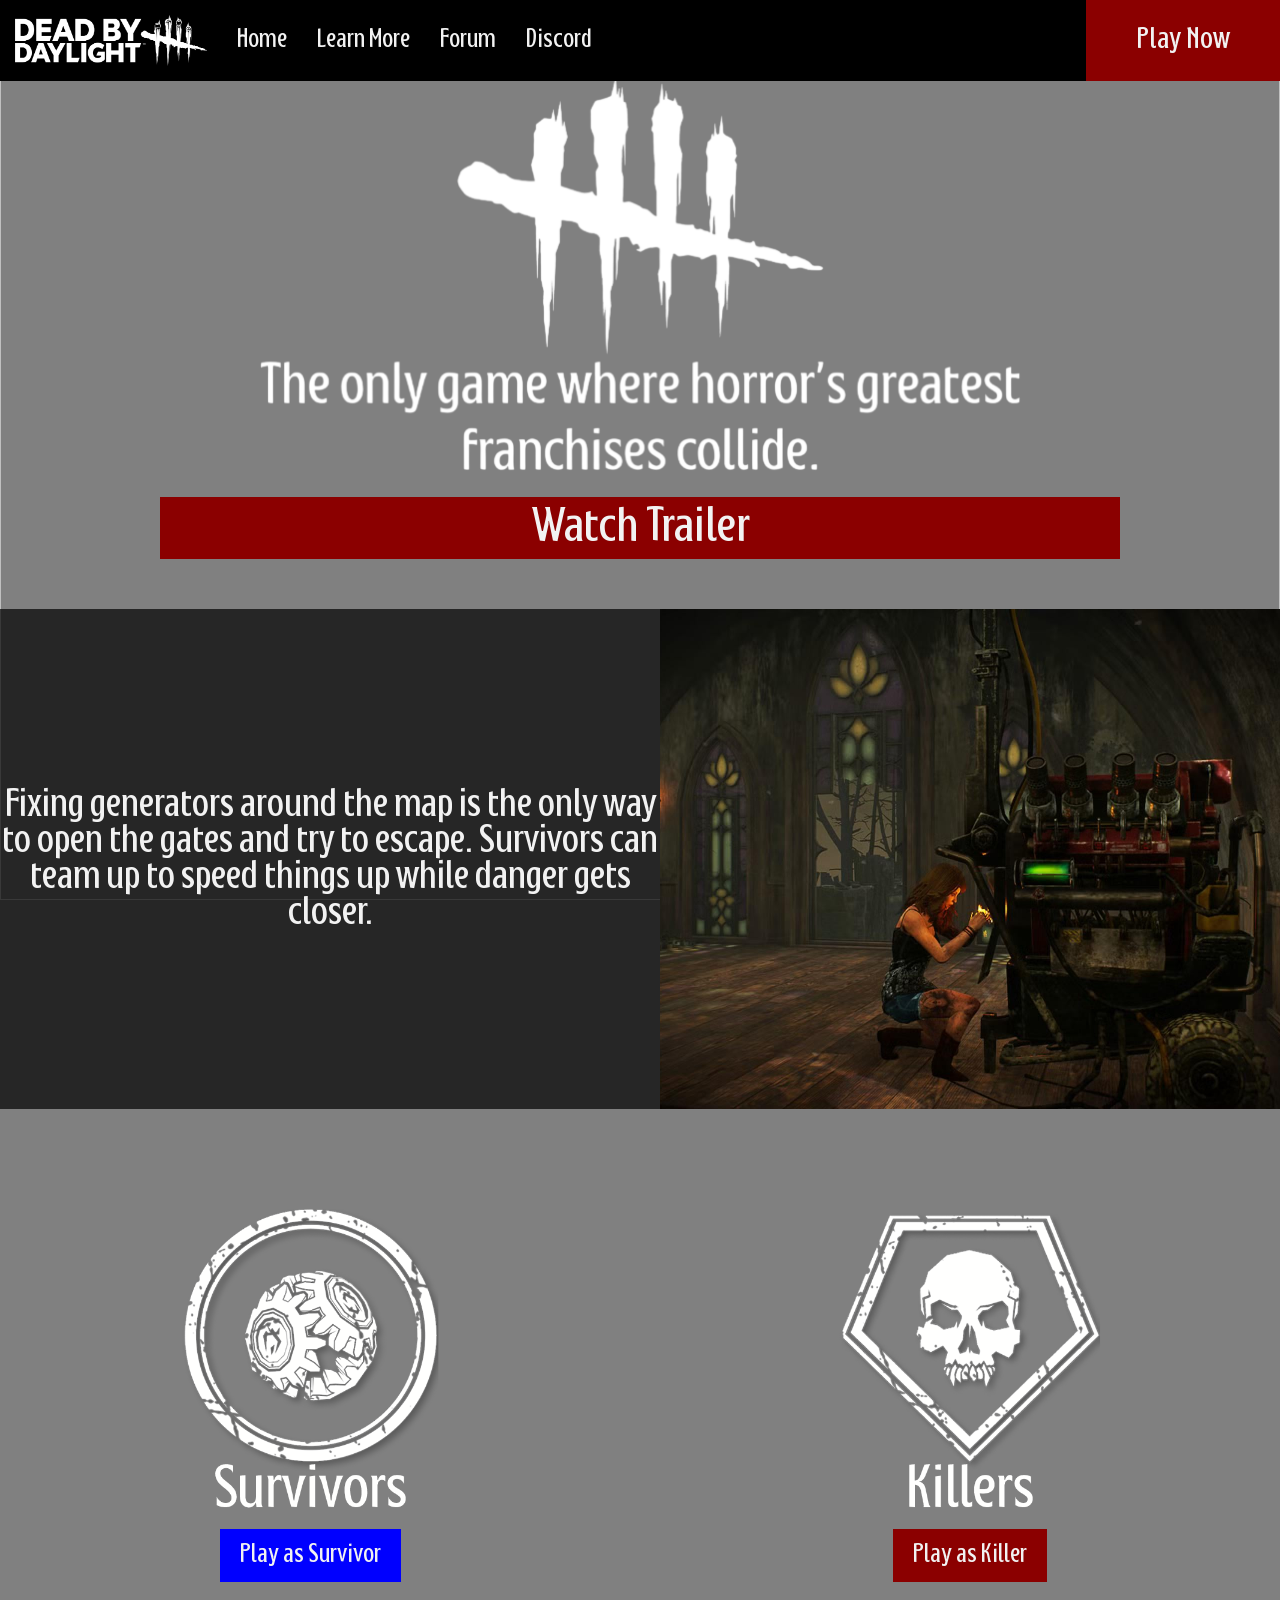
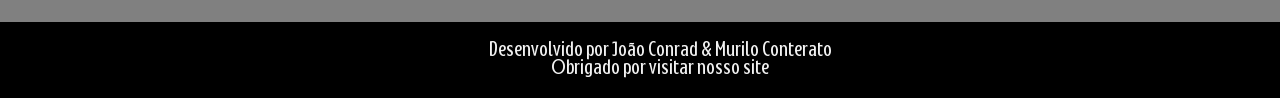
==== index.html @ 6f660d98 "mensagem braba dms" ====
<!DOCTYPE html>
<html lang="pt-BR">

<head>
    <title>Dead By Daylight</title>
    <link rel="stylesheet" href="style.css">
    <script src="script.js" defer></script>
</head>

<body>
    <header>
        <img src="img/headerLogo.png" id="imgLogo">

        <button class="btn-header">Home</button>
        <button class="btn-header" onclick="learnMore()">Learn More</button>
        <button class="btn-header" onclick="redirecionarReddit()">Forum</button>
        <button class="btn-header" onclick="redirecionarDiscord()">Discord</button>
        <button id="btn-jogar" onclick="redirecionar()">Play Now</button>

    </header>

    <corpo>

        <img src="img/bgGif.gif" id="gifBG">
        <img src="img/mainImg.png" id="mainImg">

        <button id="buyHome" onclick="exibirTrailer()">Watch Trailer</button>
        <div id="trailer"></div>

        <div id="carousel">

            <div class="carousel-text">
                <div class="text active">Fixing generators around the map is the only way to open the gates and try to
                    escape. Survivors can team up to speed things up while danger gets closer.</div>

                <div class="text">When put on a hook, the survivor starts slowly losing health and needs to be rescued
                    by another player within a limited time. If that doesn’t happen, they’re eliminated from the match
                </div>

                <div class="text">The perk system works like a set of abilities that shape each character’s playstyle.
                    Survivors and killers can equip up to four perks before a match, mixing and matching them for
                    different advantages.</div>

                <div class="text">The totem mechanic involves objects scattered around the map that can affect the
                    match. Some stay inactive, while others activate special killer abilities, directly influencing the
                    game.</div>

                <div class="text">The pallet mechanic involves wooden boards scattered around the map that survivors can
                    drop to block the killer’s path and buy time during chases.</div>
            </div>

            <div class="carousel-images">
                <img src="img/gen.png" class="active">
                <img src="img/hook.png">
                <img src="img/perk.png">
                <img src="img/toten.png">
                <img src="img/pallet.png">
            </div>

        </div>


        <div id="learnMore">

            <div class="card">
                <img src="img/survLogo.png">
                <button class="btn-gameFunctions" id="btnSurv">Play as Survivor</button>
            </div>

            <div class="card">
                <img src="img/killerLogo.png">
                <button class="btn-gameFunctions" id="btnKiller">Play as Killer</button>
            </div>

        </div>


    </corpo>


    <footer>
        <p>Desenvolvido por João Conrad & Murilo Conterato</p>
        <p>Obrigado por visitar nosso site</p>
    </footer>

</body>

</html>
---- style.css ----
@font-face {
  font-family: 'Montagna';
  src: url('fonts/MontagnaLTD.ttf') format('truetype');
}

*{
    padding: 0px;
    margin: 0px;
    font-family: Montagna;
}

button{
    border: none;
    outline: none;
    box-shadow: none;
}

body{
    background-color: gray;
}

body::-webkit-scrollbar {
    display: none;
}

header{
    color: #f2f2f2;
    background-color: black;
    display: flex;
    align-items: center;
    position: fixed;
    width: 100vw;
    z-index: 999;
}

#imgLogo{
    width: 15%;
    margin: 15px;
}

#btn-jogar{
    color: #f2f2f2;
    background-color: darkred;
    align-self: stretch;
    font-size: 1.5em;
    padding-left: 50px;
    padding-right: 50px;
    transition: all 0.3s ease;
    margin-left: auto;
}

#btn-jogar:hover{
    font-size: 1.8em;
}

.btn-header{
    color: #f2f2f2;
    background-color: black;
    transition: all 0.8s ease;
    align-self: stretch;
    font-size: 1.3em;
    padding-left: 15px;
    padding-right: 15px;

}

.btn-header:hover{
    color: darkred;
    background-color: #f2f2f2;
    font-size: 1.6em;
}

corpo{
    display: grid;
    place-items: center;
}

#gifBG{
    z-index: -50;
    width: 100vw;
    height: 100vh;
    position: fixed;
    align-self: stretch;
}


#mainImg{
    margin-top: 6%;
    width: 60vw;
    margin-bottom: 25px;
}

#buyHome{
    width: 75vw;
    background-color: darkred;
    color: #f2f2f2;
    font-size: 2.5em;
    transition: all 0.3s ease;
    padding: 3px;
    padding-bottom: 8px;
    padding-top: 8px;
}

#buyHome:hover{
    font-size: 2.7em;
}

#learnMore{
    display: flex;
    justify-content: space-between;
    width: 75vw;
}

.card{
    display: flex;
    flex-direction: column;
    align-items: center;
    margin-top: 100px;
}

.card img{
    width: 300px;
    margin-bottom: 20px;
}

.btn-gameFunctions{
    font-size: 1.3em;
    padding: 15px;
    padding-left: 20px;
    padding-right: 20px;
    transition: all 0.3s ease;
}

#btnSurv{
    color: #f2f2f2;
    background-color: blue;
}

#btnKiller{
    color: #f2f2f2;
    background-color: darkred;
}

#btnSurv:hover{
    color: blue;
    background-color: #f2f2f2;
    font-size: 1.5em;
}

#btnKiller:hover{
    color: darkred;
    background-color: #f2f2f2;
    font-size: 1.5em;
}

footer {
    background-color: black;
    color: #f2f2f2;
    text-align: center;
    padding: 20px;
    position: relative;
    bottom: 0;
    width: 100%;
    margin-top: 40px;
}

#trailer {
    position: fixed;
    top: 0;
    left: 0;
    width: 100vw;
    height: 100vh;
    background-color: black;

    display: none;
    justify-content: center;
    align-items: center;
    z-index: 999;
}

#trailer video {
    width: 80%;
    height: auto;
    max-height: 90%;
}



#carousel {
    display: flex;
    width: 100vw;
    height: 500px;
    margin-top: 50px;
}


.carousel-text {
    width: 50%;
    display: flex;
    justify-content: center;
    align-items: center;
    background-color: rgba(0, 0, 0, 0.7);
    color: #f2f2f2;
    font-size: 2em;
    text-align: center;
    padding: 20px;
    position: relative;
}

.carousel-text .text {
    position: absolute;
    opacity: 0;
    transition: opacity 0.5s ease;
}

.carousel-text .active {
    opacity: 1;
}


.carousel-images {
    width: 50%;
    position: relative;
    overflow: hidden;
}

.carousel-images img {
    width: 100%;
    height: 100%;
    object-fit: cover;

    position: absolute;
    opacity: 0;
    transition: opacity 0.5s ease;
}

.carousel-images img.active {
    opacity: 1;
}
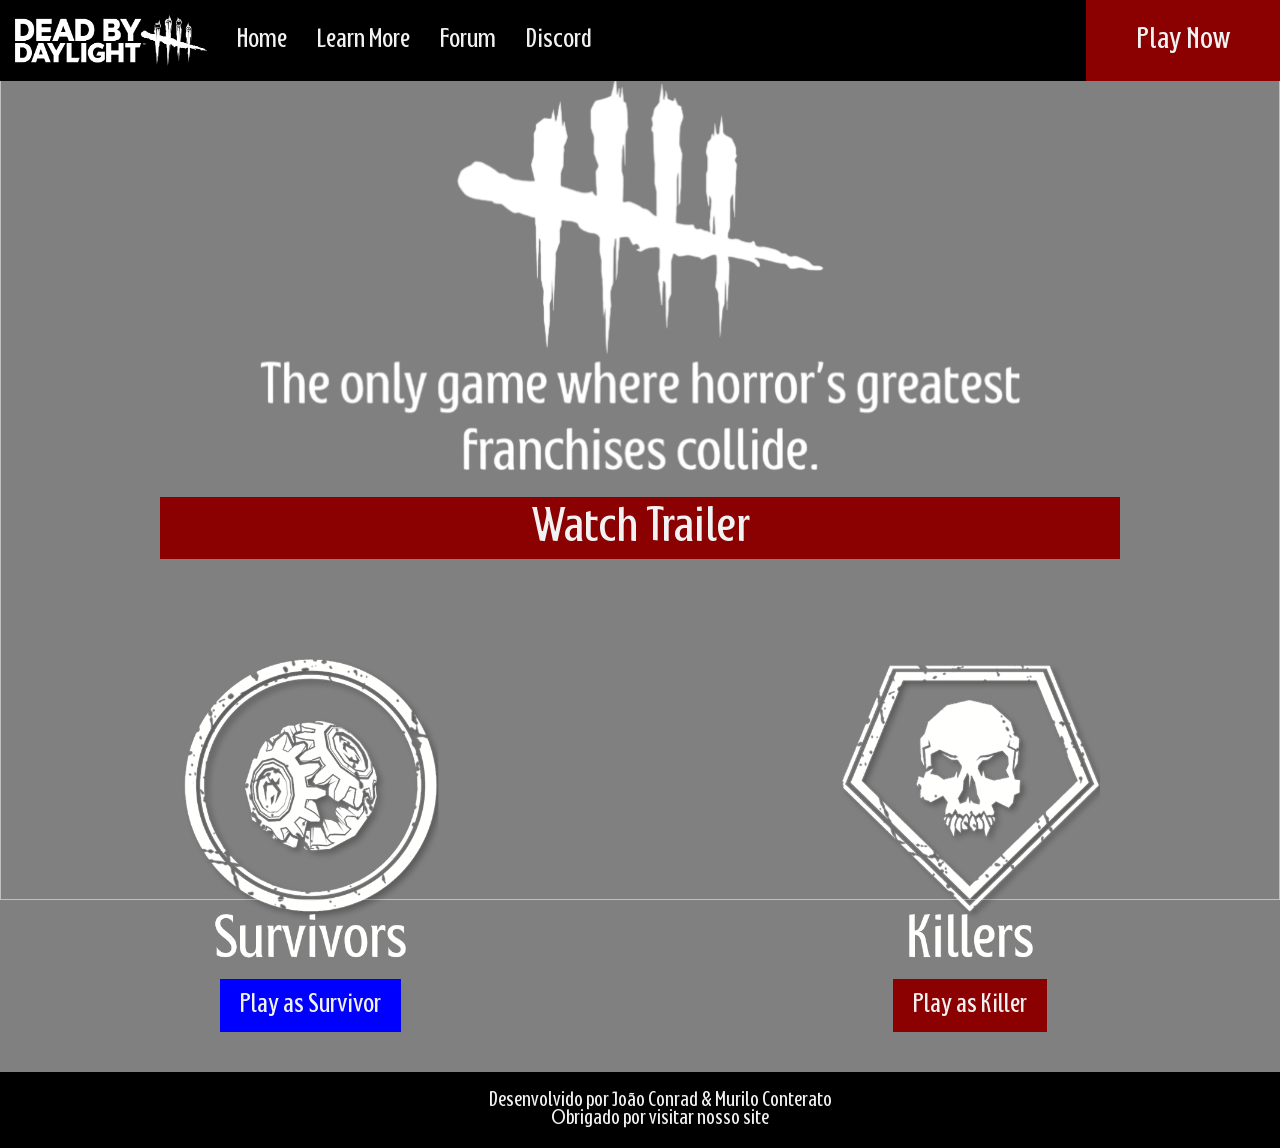
==== commit b2e3e7de: "Add files via upload" ====
--- a/index.html
+++ b/index.html
@@ -8,6 +8,7 @@
 </head>
 
 <body>
+    <body>
     <header>
         <img src="img/headerLogo.png" id="imgLogo">
 
@@ -16,52 +17,16 @@
         <button class="btn-header" onclick="redirecionarReddit()">Forum</button>
         <button class="btn-header" onclick="redirecionarDiscord()">Discord</button>
         <button id="btn-jogar" onclick="redirecionar()">Play Now</button>
-
     </header>
 
     <corpo>
-
         <img src="img/bgGif.gif" id="gifBG">
         <img src="img/mainImg.png" id="mainImg">
 
         <button id="buyHome" onclick="exibirTrailer()">Watch Trailer</button>
         <div id="trailer"></div>
 
-        <div id="carousel">
-
-            <div class="carousel-text">
-                <div class="text active">Fixing generators around the map is the only way to open the gates and try to
-                    escape. Survivors can team up to speed things up while danger gets closer.</div>
-
-                <div class="text">When put on a hook, the survivor starts slowly losing health and needs to be rescued
-                    by another player within a limited time. If that doesn’t happen, they’re eliminated from the match
-                </div>
-
-                <div class="text">The perk system works like a set of abilities that shape each character’s playstyle.
-                    Survivors and killers can equip up to four perks before a match, mixing and matching them for
-                    different advantages.</div>
-
-                <div class="text">The totem mechanic involves objects scattered around the map that can affect the
-                    match. Some stay inactive, while others activate special killer abilities, directly influencing the
-                    game.</div>
-
-                <div class="text">The pallet mechanic involves wooden boards scattered around the map that survivors can
-                    drop to block the killer’s path and buy time during chases.</div>
-            </div>
-
-            <div class="carousel-images">
-                <img src="img/gen.png" class="active">
-                <img src="img/hook.png">
-                <img src="img/perk.png">
-                <img src="img/toten.png">
-                <img src="img/pallet.png">
-            </div>
-
-        </div>
-
-
         <div id="learnMore">
-
             <div class="card">
                 <img src="img/survLogo.png">
                 <button class="btn-gameFunctions" id="btnSurv">Play as Survivor</button>
@@ -71,17 +36,73 @@
                 <img src="img/killerLogo.png">
                 <button class="btn-gameFunctions" id="btnKiller">Play as Killer</button>
             </div>
-
         </div>
 
+        <!-- MODAL SURVIVOR -->
+        <dialog id="modalSurvivor">
+            <h2>Survivors</h2>
+
+            <div class="lista-personagens">
+                <div class="personagem">
+                    <p>Dustin Henderson</p>
+                    <button onclick="abrirDLC('Dustin')">Ver DLC</button>
+                </div>
+
+                <div class="personagem">
+                    <p>Rick Grimes</p>
+                    <button onclick="abrirDLC('Rick')">Ver DLC</button>
+                </div>
+
+                <div class="personagem">
+                    <p>Leon S. Kennedy</p>
+                    <button onclick="abrirDLC('Leon')">Ver DLC</button>
+                </div>
+
+                <div class="personagem">
+                    <p>Nicolas Cage</p>
+                    <button onclick="abrirDLC('Nicolas')">Ver DLC</button>
+                </div>
+            </div>
+
+            <button onclick="fecharModal('modalSurvivor')">Fechar</button>
+        </dialog>
+
+        <!-- MODAL KILLER -->
+        <dialog id="modalKiller">
+            <h2>Killers</h2>
+
+            <div class="lista-personagens">
+                <div class="personagem">
+                    <p>Vecna</p>
+                    <button onclick="abrirDLC('Vecna')">Ver DLC</button>
+                </div>
+
+                <div class="personagem">
+                    <p>Springtrap</p>
+                    <button onclick="abrirDLC('Springtrap')">Ver DLC</button>
+                </div>
+
+                <div class="personagem">
+                    <p>Leatherface</p>
+                    <button onclick="abrirDLC('Leatherface')">Ver DLC</button>
+                </div>
+
+                <div class="personagem">
+                    <p>Krasue</p>
+                    <button onclick="abrirDLC('Krasue')">Ver DLC</button>
+                </div>
+            </div>
+
+            <button onclick="fecharModal('modalKiller')">Fechar</button>
+        </dialog>
 
     </corpo>
-
 
     <footer>
         <p>Desenvolvido por João Conrad & Murilo Conterato</p>
         <p>Obrigado por visitar nosso site</p>
     </footer>
+</body>
 
 </body>
 
--- a/style.css
+++ b/style.css
@@ -30,7 +30,6 @@
     align-items: center;
     position: fixed;
     width: 100vw;
-    z-index: 999;
 }
 
 #imgLogo{
@@ -184,56 +183,126 @@
     max-height: 90%;
 }
 
-
-
-#carousel {
+/* ===== MODAIS GERAIS ===== */
+dialog {
+    border: none;
+    border-radius: 15px;
+    padding: 25px;
+    width: 400px;
+    max-width: 90vw;
+
+    color: #f2f2f2;
+    text-align: center;
+
+    /* CENTRALIZAÇÃO PERFEITA */
+    position: fixed;
+    top: 50%;
+    left: 50%;
+    transform: translate(-50%, -50%);
+
+    /* EFEITO */
+    box-shadow: 0 0 25px rgba(0, 0, 0, 0.8);
+    animation: aparecer 0.3s ease;
+}
+
+/* FUNDO ESCURO */
+dialog::backdrop {
+    background: rgba(0, 0, 0, 0.85);
+}
+
+/* ===== CORES DIFERENTES ===== */
+
+/* Survivor (AZUL) */
+#modalSurvivor {
+    background: linear-gradient(135deg, #0a1f44, #1e3a8a);
+    border: 2px solid #3b82f6;
+}
+
+/* Killer (VERMELHO) */
+#modalKiller {
+    background: linear-gradient(135deg, #3b0000, #8b0000);
+    border: 2px solid red;
+}
+
+/* ===== LISTA ===== */
+.lista-personagens {
+    margin-top: 20px;
+    max-height: 300px;
+    overflow-y: auto;
+}
+
+/* SCROLL BONITO */
+.lista-personagens::-webkit-scrollbar {
+    width: 6px;
+}
+
+.lista-personagens::-webkit-scrollbar-thumb {
+    background: #888;
+    border-radius: 10px;
+}
+
+/* ===== CARDS ===== */
+.personagem {
     display: flex;
-    width: 100vw;
-    height: 500px;
-    margin-top: 50px;
-}
-
-
-.carousel-text {
-    width: 50%;
-    display: flex;
-    justify-content: center;
+    justify-content: space-between;
     align-items: center;
-    background-color: rgba(0, 0, 0, 0.7);
-    color: #f2f2f2;
-    font-size: 2em;
-    text-align: center;
-    padding: 20px;
-    position: relative;
-}
-
-.carousel-text .text {
-    position: absolute;
-    opacity: 0;
-    transition: opacity 0.5s ease;
-}
-
-.carousel-text .active {
-    opacity: 1;
-}
-
-
-.carousel-images {
-    width: 50%;
-    position: relative;
-    overflow: hidden;
-}
-
-.carousel-images img {
-    width: 100%;
-    height: 100%;
-    object-fit: cover;
-
-    position: absolute;
-    opacity: 0;
-    transition: opacity 0.5s ease;
-}
-
-.carousel-images img.active {
-    opacity: 1;
+
+    padding: 10px;
+    margin: 10px 0;
+    border-radius: 8px;
+
+    background-color: rgba(0, 0, 0, 0.4);
+    transition: 0.3s;
+}
+
+.personagem:hover {
+    transform: scale(1.03);
+}
+
+/* ===== BOTÕES ===== */
+.personagem button {
+    background-color: white;
+    color: black;
+    padding: 5px 10px;
+    border-radius: 5px;
+    cursor: pointer;
+    transition: 0.3s;
+}
+
+/* botão survivor azul */
+#modalSurvivor .personagem button:hover {
+    background-color: #3b82f6;
+    color: white;
+}
+
+/* botão killer vermelho */
+#modalKiller .personagem button:hover {
+    background-color: red;
+    color: white;
+}
+
+/* BOTÃO FECHAR */
+dialog > button {
+    margin-top: 15px;
+    padding: 10px 20px;
+    border-radius: 8px;
+    cursor: pointer;
+    transition: 0.3s;
+}
+
+dialog > button:hover {
+    background-color: #f2f2f2;
+    color: black;
+}
+
+/* ===== ANIMAÇÃO ===== */
+@keyframes aparecer {
+    from {
+        opacity: 0;
+        transform: translate(-50%, -60%) scale(0.9);
+    }
+    to {
+        opacity: 1;
+        transform: translate(-50%, -50%) scale(1);
+    }
 }
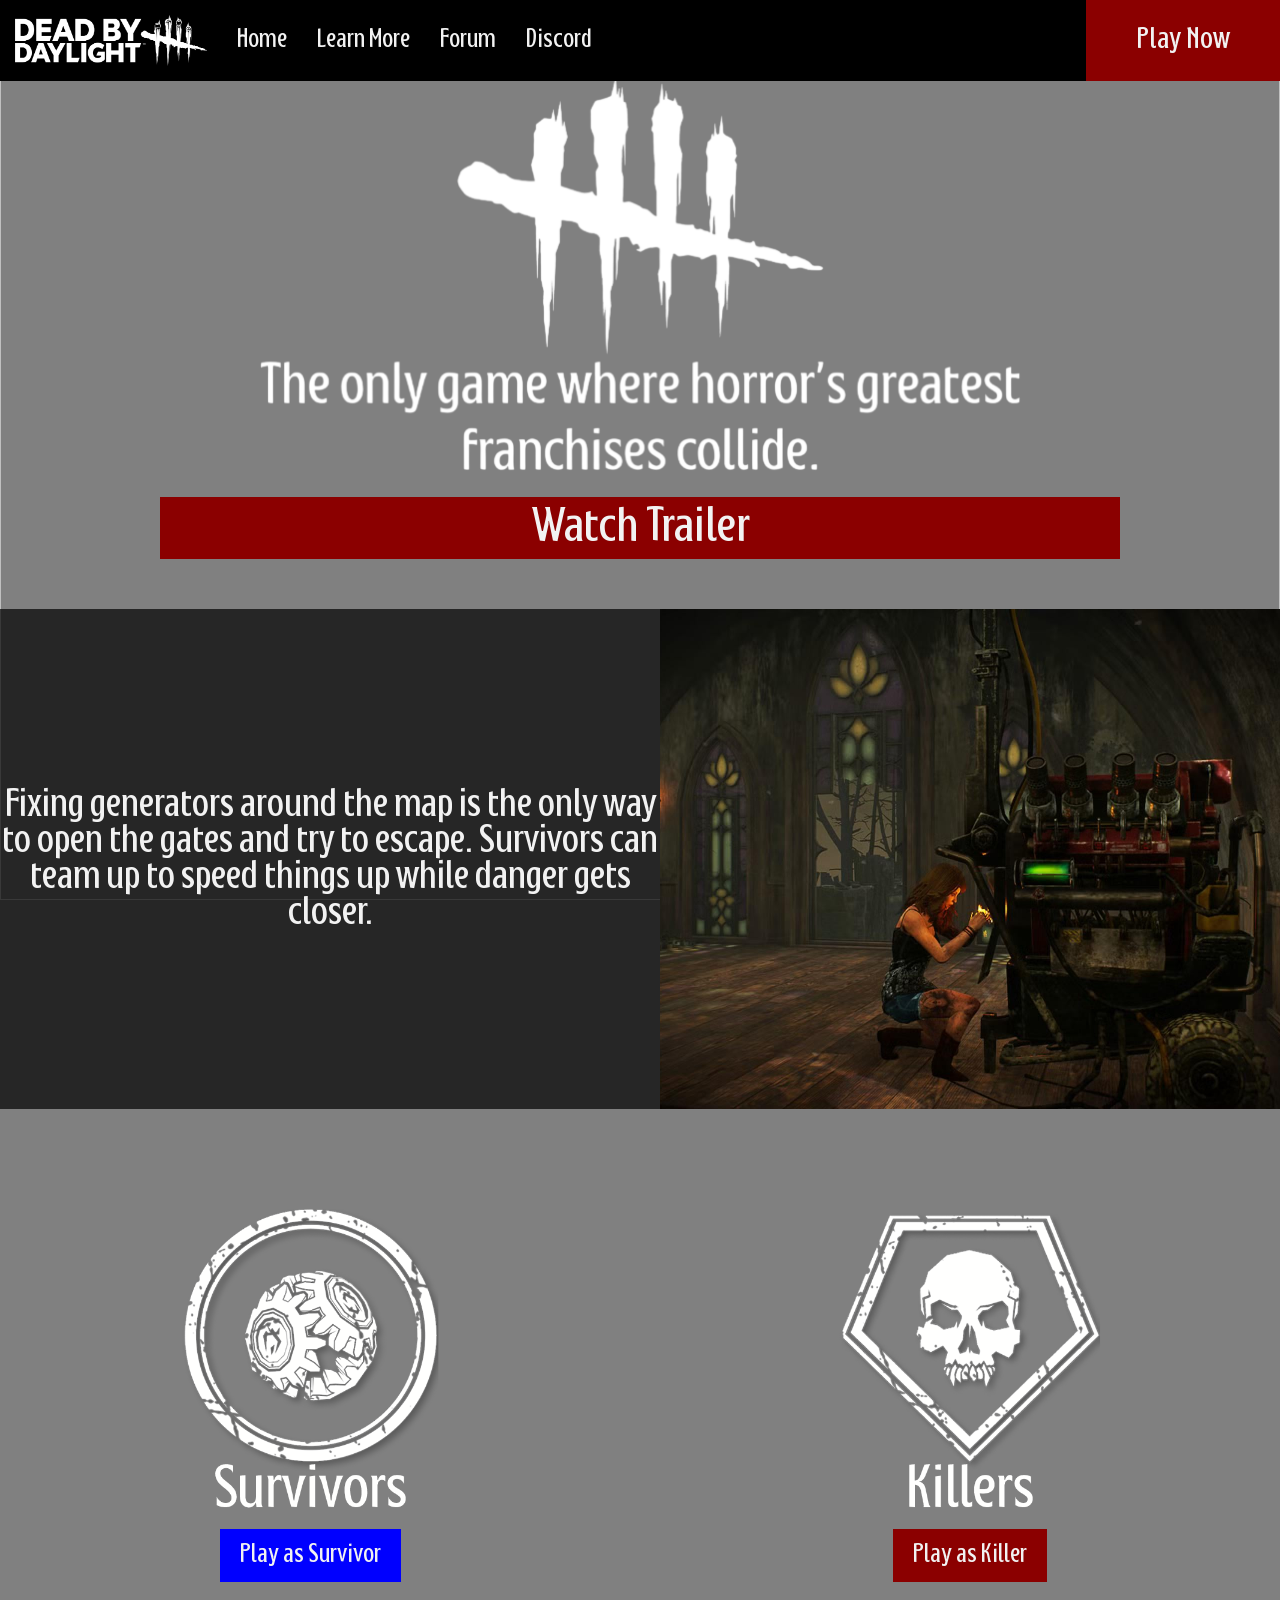
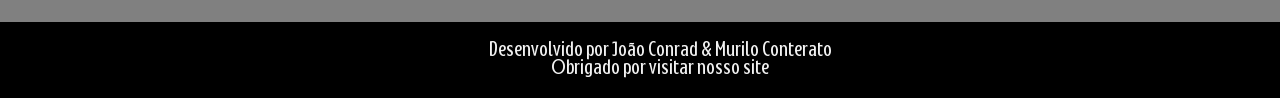
==== commit 0f8fa5b2: "arquivo" ====
--- a/index.html
+++ b/index.html
@@ -5,28 +5,64 @@
     <title>Dead By Daylight</title>
     <link rel="stylesheet" href="style.css">
     <script src="script.js" defer></script>
+    <link rel="shortcut icon" href="img/dbdLogoMassa.png" type="image/x-icon">
 </head>
 
 <body>
-    <body>
     <header>
         <img src="img/headerLogo.png" id="imgLogo">
 
-        <button class="btn-header">Home</button>
+        <button class="btn-header" onclick="home()">Home</button>
         <button class="btn-header" onclick="learnMore()">Learn More</button>
         <button class="btn-header" onclick="redirecionarReddit()">Forum</button>
         <button class="btn-header" onclick="redirecionarDiscord()">Discord</button>
         <button id="btn-jogar" onclick="redirecionar()">Play Now</button>
+
     </header>
 
     <corpo>
+
         <img src="img/bgGif.gif" id="gifBG">
         <img src="img/mainImg.png" id="mainImg">
 
         <button id="buyHome" onclick="exibirTrailer()">Watch Trailer</button>
         <div id="trailer"></div>
 
+        <div id="carousel">
+
+            <div class="carousel-text">
+                <div class="text active">Fixing generators around the map is the only way to open the gates and try to
+                    escape. Survivors can team up to speed things up while danger gets closer.</div>
+
+                <div class="text">When put on a hook, the survivor starts slowly losing health and needs to be rescued
+                    by another player within a limited time. If that doesn’t happen, they’re eliminated from the match
+                </div>
+
+                <div class="text">The perk system works like a set of abilities that shape each character’s playstyle.
+                    Survivors and killers can equip up to four perks before a match, mixing and matching them for
+                    different advantages.</div>
+
+                <div class="text">The totem mechanic involves objects scattered around the map that can affect the
+                    match. Some stay inactive, while others activate special killer abilities, directly influencing the
+                    game.</div>
+
+                <div class="text">The pallet mechanic involves wooden boards scattered around the map that survivors can
+                    drop to block the killer’s path and buy time during chases.</div>
+            </div>
+
+            <div class="carousel-images">
+                <img src="img/gen.png" class="active">
+                <img src="img/hook.png">
+                <img src="img/perk.png">
+                <img src="img/toten.png">
+                <img src="img/pallet.png">
+            </div>
+
+        </div>
+
+
         <div id="learnMore">
+
             <div class="card">
                 <img src="img/survLogo.png">
                 <button class="btn-gameFunctions" id="btnSurv">Play as Survivor</button>
@@ -36,73 +72,17 @@
                 <img src="img/killerLogo.png">
                 <button class="btn-gameFunctions" id="btnKiller">Play as Killer</button>
             </div>
+
         </div>
 
-        <!-- MODAL SURVIVOR -->
-        <dialog id="modalSurvivor">
-            <h2>Survivors</h2>
-
-            <div class="lista-personagens">
-                <div class="personagem">
-                    <p>Dustin Henderson</p>
-                    <button onclick="abrirDLC('Dustin')">Ver DLC</button>
-                </div>
-
-                <div class="personagem">
-                    <p>Rick Grimes</p>
-                    <button onclick="abrirDLC('Rick')">Ver DLC</button>
-                </div>
-
-                <div class="personagem">
-                    <p>Leon S. Kennedy</p>
-                    <button onclick="abrirDLC('Leon')">Ver DLC</button>
-                </div>
-
-                <div class="personagem">
-                    <p>Nicolas Cage</p>
-                    <button onclick="abrirDLC('Nicolas')">Ver DLC</button>
-                </div>
-            </div>
-
-            <button onclick="fecharModal('modalSurvivor')">Fechar</button>
-        </dialog>
-
-        <!-- MODAL KILLER -->
-        <dialog id="modalKiller">
-            <h2>Killers</h2>
-
-            <div class="lista-personagens">
-                <div class="personagem">
-                    <p>Vecna</p>
-                    <button onclick="abrirDLC('Vecna')">Ver DLC</button>
-                </div>
-
-                <div class="personagem">
-                    <p>Springtrap</p>
-                    <button onclick="abrirDLC('Springtrap')">Ver DLC</button>
-                </div>
-
-                <div class="personagem">
-                    <p>Leatherface</p>
-                    <button onclick="abrirDLC('Leatherface')">Ver DLC</button>
-                </div>
-
-                <div class="personagem">
-                    <p>Krasue</p>
-                    <button onclick="abrirDLC('Krasue')">Ver DLC</button>
-                </div>
-            </div>
-
-            <button onclick="fecharModal('modalKiller')">Fechar</button>
-        </dialog>
 
     </corpo>
+
 
     <footer>
         <p>Desenvolvido por João Conrad & Murilo Conterato</p>
         <p>Obrigado por visitar nosso site</p>
     </footer>
-</body>
 
 </body>
 
--- a/style.css
+++ b/style.css
@@ -30,6 +30,7 @@
     align-items: center;
     position: fixed;
     width: 100vw;
+    z-index: 999;
 }
 
 #imgLogo{
@@ -183,126 +184,89 @@
     max-height: 90%;
 }
 
-/* ===== MODAIS GERAIS ===== */
-dialog {
-    border: none;
-    border-radius: 15px;
-    padding: 25px;
-    width: 400px;
-    max-width: 90vw;
-
-    color: #f2f2f2;
+
+
+#carousel {
+    display: flex;
+    width: 100vw;
+    height: 500px;
+    margin-top: 50px;
+}
+
+
+.carousel-text {
+    width: 50%;
+    display: flex;
+    justify-content: center;
+    align-items: center;
+    background-color: rgba(0, 0, 0, 0.7);
+    color: #f2f2f2;
+    font-size: 2em;
     text-align: center;
-
-    /* CENTRALIZAÇÃO PERFEITA */
-    position: fixed;
-    top: 50%;
-    left: 50%;
-    transform: translate(-50%, -50%);
-
-    /* EFEITO */
-    box-shadow: 0 0 25px rgba(0, 0, 0, 0.8);
-    animation: aparecer 0.3s ease;
-}
-
-/* FUNDO ESCURO */
-dialog::backdrop {
-    background: rgba(0, 0, 0, 0.85);
-}
-
-/* ===== CORES DIFERENTES ===== */
-
-/* Survivor (AZUL) */
-#modalSurvivor {
-    background: linear-gradient(135deg, #0a1f44, #1e3a8a);
-    border: 2px solid #3b82f6;
-}
-
-/* Killer (VERMELHO) */
-#modalKiller {
-    background: linear-gradient(135deg, #3b0000, #8b0000);
-    border: 2px solid red;
-}
-
-/* ===== LISTA ===== */
-.lista-personagens {
+    padding: 20px;
+    position: relative;
+}
+
+.carousel-text .text {
+    position: absolute;
+    opacity: 0;
+    transition: opacity 0.5s ease;
+}
+
+.carousel-text .active {
+    opacity: 1;
+}
+
+
+.carousel-images {
+    width: 50%;
+    position: relative;
+    overflow: hidden;
+}
+
+.carousel-images img {
+    width: 100%;
+    height: 100%;
+    object-fit: cover;
+
+    position: absolute;
+    opacity: 0;
+    transition: opacity 0.5s ease;
+}
+
+.carousel-images img.active {
+    opacity: 1;
+}
+
+
+#imagemEDesc{
+    display: flex;
+
+}
+
+
+#corpoLearnMore{
+    display: grid;
+    place-items: center;
+}
+
+#logoLearnMore{
+    width: 60vw;
     margin-top: 20px;
-    max-height: 300px;
-    overflow-y: auto;
-}
-
-/* SCROLL BONITO */
-.lista-personagens::-webkit-scrollbar {
-    width: 6px;
-}
-
-.lista-personagens::-webkit-scrollbar-thumb {
-    background: #888;
-    border-radius: 10px;
-}
-
-/* ===== CARDS ===== */
-.personagem {
-    display: flex;
-    justify-content: space-between;
-    align-items: center;
-
-    padding: 10px;
-    margin: 10px 0;
-    border-radius: 8px;
-
-    background-color: rgba(0, 0, 0, 0.4);
-    transition: 0.3s;
-}
-
-.personagem:hover {
-    transform: scale(1.03);
-}
-
-/* ===== BOTÕES ===== */
-.personagem button {
-    background-color: white;
-    color: black;
-    padding: 5px 10px;
-    border-radius: 5px;
-    cursor: pointer;
-    transition: 0.3s;
-}
-
-/* botão survivor azul */
-#modalSurvivor .personagem button:hover {
-    background-color: #3b82f6;
-    color: white;
-}
-
-/* botão killer vermelho */
-#modalKiller .personagem button:hover {
-    background-color: red;
-    color: white;
-}
-
-/* BOTÃO FECHAR */
-dialog > button {
-    margin-top: 15px;
-    padding: 10px 20px;
-    border-radius: 8px;
-    cursor: pointer;
-    transition: 0.3s;
-}
-
-dialog > button:hover {
-    background-color: #f2f2f2;
-    color: black;
-}
-
-/* ===== ANIMAÇÃO ===== */
-@keyframes aparecer {
-    from {
-        opacity: 0;
-        transform: translate(-50%, -60%) scale(0.9);
-    }
-    to {
-        opacity: 1;
-        transform: translate(-50%, -50%) scale(1);
-    }
+    margin-bottom: -200px;
+}
+
+#logos{
+    display: flex;
+    justify-content: center;
+    align-items: center;
+}
+
+#disponivelEm{
+    color: #f2f2f2;
+    font-size: 3em;
+}
+
+#plataformas{
+    width: 50vw;
 }
